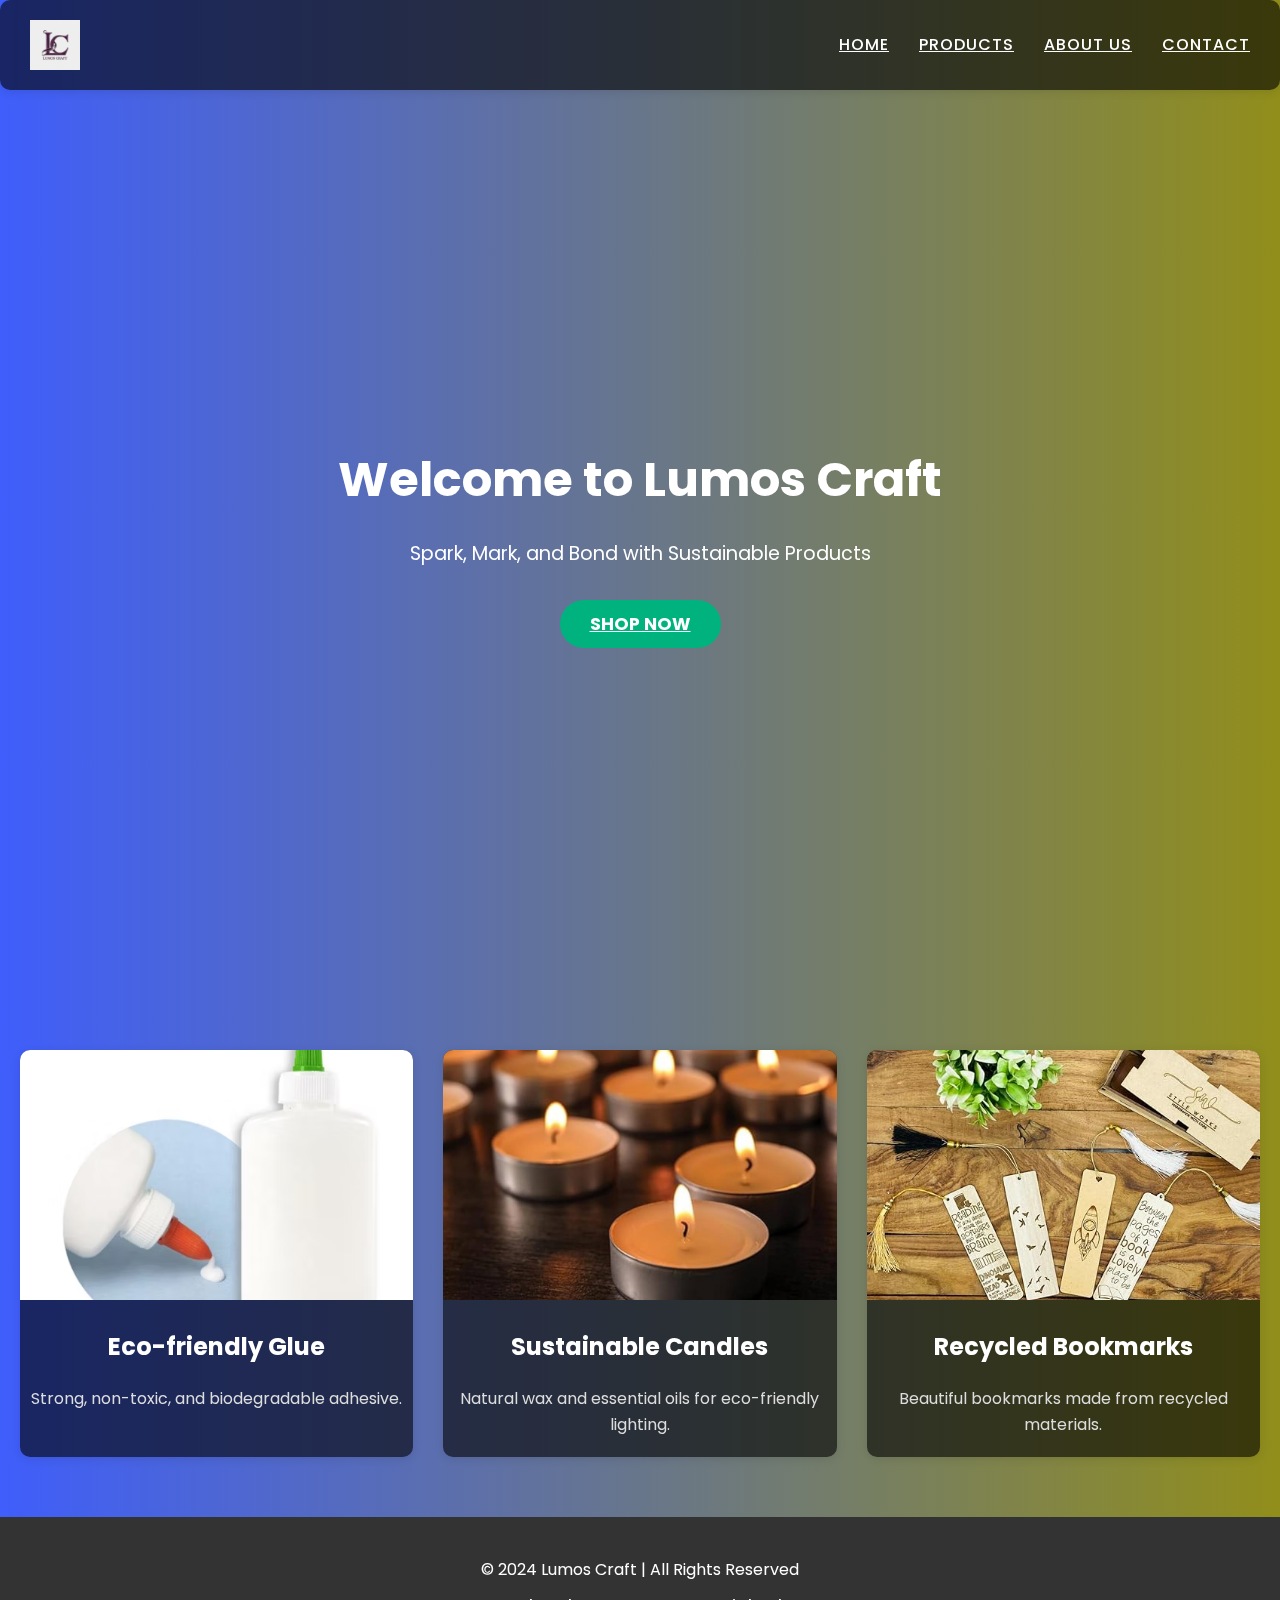
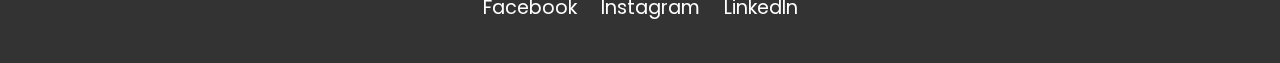
==== index.html @ 9011e193 "Add files via upload" ====
<!DOCTYPE html>
<html lang="en">
<head>
  <meta charset="UTF-8">
  <meta name="viewport" content="width=device-width, initial-scale=1.0">
  <meta name="description" content="Lumos Craft - Spark, Mark, and Bond with Sustainable Products">
  <title>Lumos Craft - Spark, Mark, and Bond</title>
  <link href="https://fonts.googleapis.com/css2?family=Poppins:wght@300;400;600&display=swap" rel="stylesheet">
  <link rel="stylesheet" href="styles.css">
</head>
<body>

  <!-- Video Background -->
  <div class="video-background">
    <video autoplay muted loop>
      <source src="water.mp4" type="video/mp4">
      <source src="water.webm" type="video/webm">
      <source src="nature.ogv" type="video/ogg">
      Your browser does not support the video tag.
    </video>
  </div>

  <!-- Navbar -->
  <nav class="navbar">
    <div class="logo">
      <a href="#">
        <img src="logo.jpeg" alt="Lumos Craft Logo"> <!-- Logo added here -->
      </a>
    </div>
    <ul class="nav-links">
      <li><a href="index.html" class="nav-link">Home</a></li>
      <li><a href="products.html" class="nav-link">Products</a></li>
      <li><a href="about.html" class="nav-link">About Us</a></li>
      <li><a href="contact.html" class="nav-link">Contact</a></li>
    </ul>
  </nav>

  <!-- Hero Section -->
  <header class="hero">
    <div class="hero-content">
      <h1>Welcome to Lumos Craft</h1>
      <p>Spark, Mark, and Bond with Sustainable Products</p>
      <a href="products.html" class="cta-btn">Shop Now</a>
    </div>
  </header>

  <!-- Featured Products Section -->
  <section class="featured-products">
    <div class="product-item">
      <img src="glue.avif" alt="Eco-friendly Glue">
      <h3>Eco-friendly Glue</h3>
      <p>Strong, non-toxic, and biodegradable adhesive.</p>
    </div>
    <div class="product-item">
      <img src="candle.jpg" alt="Sustainable Candles">
      <h3>Sustainable Candles</h3>
      <p>Natural wax and essential oils for eco-friendly lighting.</p>
    </div>
    <div class="product-item">
      <img src="bookm.jpg" alt="Recycled Bookmarks">
      <h3>Recycled Bookmarks</h3>
      <p>Beautiful bookmarks made from recycled materials.</p>
    </div>
  </section>

  <!-- Footer -->
  <footer>
    <div class="footer-content">
      <p>&copy; 2024 Lumos Craft | All Rights Reserved</p>
      <div class="social-links">
        <a href="#" class="social-icon">Facebook</a>
        <a href="#" class="social-icon">Instagram</a>
        <a href="#" class="social-icon">LinkedIn</a>
      </div>
    </div>
  </footer>

  <script src="script.js"></script>
</body>
</html>
---- styles.css ----
/* Global Reset */
* {
    margin: 0;
    padding: 0;
    box-sizing: border-box;
  }
  
  /* Body Styling */
  body {
    font-family: 'Poppins', sans-serif;
    background: rgb(63, 94, 251);
    background: linear-gradient(90deg, rgba(63, 94, 251, 1) 0%, rgba(145, 142, 27, 1) 100%);
    line-height: 1.6;
  }
  
  /* Video Background Styling */
  .video-background {
    position: fixed; /* Position the video fixed in the viewport */
    top: 0;
    left: 0;
    width: 100%;
    height: 100%;
    overflow: hidden;
    z-index: -1; /* Ensures the video stays behind content */
  }
  
  .video-background video {
    position: absolute;
    top: 0;
    left: 0;
    width: 100%;
    height: 100%;
    object-fit: cover; /* Makes the video fill the container */
  }
  
  /* Navbar Styling */
  .navbar {
    display: flex;
    justify-content: space-between;
    align-items: center;
    background-color: rgba(0, 0, 0, 0.6); /* Semi-transparent black background */
    border-radius: 10px;
    box-shadow: 0 2px 10px rgba(0, 0, 0, 0.1); /* Subtle shadow for depth */
    overflow: hidden;
    text-align: center;
    transition: transform 0.3s ease, background-color 0.3s ease; /* Add transition for hover effect */
    padding: 20px 30px;
    position: sticky;
    top: 0;
    z-index: 1000;
  }
  
  /* Logo Styling in Navbar */
  .navbar .logo a {
    display: flex;
    align-items: center;
    color: #fff;
    font-size: 1.8rem;
    font-weight: 600;
    text-decoration: none;
  }
  
  .navbar .logo img {
    height: 50px; /* Adjust logo size */
    width: auto; /* Maintain aspect ratio */
    margin-right: 10px; /* Space between logo and text */
    transition: transform 0.3s ease;
  }
  
  .navbar .logo a:hover img {
    transform: scale(1.1); /* Slight hover effect */
  }
  
  /* Navbar Links */
  .nav-links {
    display: flex;
    list-style-type: none;
  }
  
  .nav-links li {
    margin-left: 30px;
  }
  
  .nav-links a {
    color: #fff;
    text-transform: uppercase;
    font-size: 1rem;
    font-weight: 500;
    letter-spacing: 1px;
    transition: color 0.3s ease;
  }
  
  .nav-links a:hover,
  .nav-links a.active {
    color: #00b37e;
  }
  
  /* Hero Section Styling */
  .hero {
    display: flex;
    justify-content: center;
    align-items: center;
    height: 100vh;
    background-image: url('images/hero-bg.jpg');
    background-size: cover;
    background-position: center;
    color: #fff;
    text-align: center;
    padding: 0 20px;
  }
  
  .hero-content h1 {
    font-size: 3rem;
    margin-bottom: 20px;
  }
  
  .hero-content p {
    font-size: 1.2rem;
    margin-bottom: 40px;
  }
  
  .cta-btn {
    padding: 12px 30px;
    background-color: #00b37e;
    color: #fff;
    text-transform: uppercase;
    font-weight: bold;
    font-size: 1.1rem;
    border-radius: 25px;
    transition: background-color 0.3s ease;
  }
  
  .cta-btn:hover {
    background-color: #007f5f;
  }
  
  /* Featured Products Section */
  .featured-products {
    display: grid;
    grid-template-columns: repeat(3, 1fr);
    gap: 30px;
    padding: 60px 20px;
    position: relative; /* Keep it positioned correctly within the page */
  }
  
  .product-item {
    background-color: rgba(0, 0, 0, 0.6); /* Semi-transparent black background */
    border-radius: 10px;
    box-shadow: 0 2px 10px rgba(0, 0, 0, 0.1); /* Subtle shadow for depth */
    overflow: hidden;
    text-align: center;
    transition: transform 0.3s ease, background-color 0.3s ease; /* Add transition for hover effect */
  }
  
  .product-item:hover {
    transform: translateY(-10px);
    background-color: rgba(0, 0, 0, 0.8); /* Darken the background on hover */
  }
  
  .product-item img {
    width: 100%;
    height: 250px;
    object-fit: cover;
  }
  
  .product-item h3 {
    font-size: 1.5rem;
    color: #fff; /* White text for better contrast */
    margin: 20px 0;
  }
  
  .product-item p {
    color: #ddd; /* Light gray text for the description */
    font-size: 1rem;
    margin-bottom: 20px;
  }
  
  /* Add some padding for mobile devices */
  @media screen and (max-width: 768px) {
    .featured-products {
      grid-template-columns: 1fr 1fr; /* Two columns on tablets */
    }
  }
  
  @media screen and (max-width: 480px) {
    .featured-products {
      grid-template-columns: 1fr; /* Single column on mobile */
    }
  }
  
  /* Footer */
  footer {
    background-color: #333;
    color: #fff;
    padding: 40px 20px;
    text-align: center;
  }
  
  footer .social-links {
    margin-top: 10px;
  }
  
  footer .social-icon {
    color: #fff;
    margin: 0 10px;
    font-size: 1.2rem;
    text-decoration: none;
  }
  
  footer .social-icon:hover {
    color: #00b37e;
  }
  
  /* Responsive Design for Navbar and Logo */
  @media screen and (max-width: 768px) {
    .navbar {
      padding: 10px 20px;
    }
  
    .navbar .logo a {
      font-size: 1.6rem;
    }
  
    .nav-links {
      display: none; /* Hide menu on smaller screens */
    }
  
    .navbar .logo {
      flex-grow: 1; /* Allow the logo to grow */
    }
  }
  
  @media screen and (max-width: 480px) {
    .navbar {
      padding: 10px;
    }
  
    .navbar .logo a {
      font-size: 1.4rem;
    }
  
    .nav-links {
      display: none; /* Hide menu on smaller screens */
    }
  
    .navbar .logo {
      flex-grow: 1; /* Allow the logo to grow */
    }
  }
  /* Pricing Table Styles */
  /* Pricing Table Styles */
/* Pricing Table Styles */
.pricing-table {
    padding: 40px 20px;
    text-align: center;
    background-color: rgba(255, 255, 255, 0.6); /* More transparent background for the table container */
    margin-top: 30px;
    border-radius: 8px;
    box-shadow: 0 4px 12px rgba(0, 0, 0, 0.1);
  }
  
  .pricing-table h2 {
    font-size: 2rem;
    margin-bottom: 20px;
    font-weight: 600;
  }
  
  .product-prices {
    width: 100%;
    border-collapse: collapse;
    margin-top: 20px;
  }
  
  .product-prices th, .product-prices td {
    padding: 12px 20px;
    text-align: left;
    font-size: 1.1rem;
  }
  
  .product-prices th {
    background-color: rgba(0, 179, 126, 0.6); /* More transparent green for the header */
    color: #fff;
    font-weight: bold;
    text-transform: uppercase;
  }
  
  .product-prices td {
    background-color: rgba(241, 241, 241, 0.6); /* More transparent light gray */
    border: 1px solid rgba(221, 221, 221, 0.3); /* More transparent border */
  }
  
  .product-prices tr:nth-child(even) td {
    background-color: rgba(232, 232, 232, 0.6); /* More transparent alternating rows */
  }
  
  .product-prices td:last-child {
    text-align: right;
  }
  
  .product-prices tr:hover td {
    background-color: rgba(241, 241, 241, 0.7); /* Slightly darker transparent background on hover */
    transition: background-color 0.3s ease;
  }
  
  @media screen and (max-width: 768px) {
    .pricing-table {
      padding: 20px;
    }
  
    .product-prices th, .product-prices td {
      padding: 10px;
    }
  }
  
  
  .product-detail{
    color: #fff;
    text-align: center;
}
.product-detail p{
   size: 20px; 
}

.product-detail h2{
    size: 30px;
}
.about-section{
    color: white;
    margin: 10%;
}
/* Contact Section Styling */
.contact-section {
    background-color: rgba(255, 255, 255, 0.9); /* Slight transparency */
    padding: 60px 20px;
    max-width: 900px;
    margin: 0 auto;
    border-radius: 10px;
    box-shadow: 0 6px 20px rgba(0, 0, 0, 0.1);
    text-align: center;
    animation: fadeIn 1s ease-out;
  }
  
  .contact-section h1 {
    font-size: 2.5rem;
    margin-bottom: 20px;
    color: #333;
    font-weight: 700;
    letter-spacing: 1px;
    animation: slideIn 1s ease-out;
  }
  
  .contact-section p {
    font-size: 1.2rem;
    color: #555;
    margin-bottom: 30px;
    animation: fadeIn 2s ease-out;
  }
  
  form {
    display: flex;
    flex-direction: column;
    gap: 20px;
  }
  
  form input, form textarea {
    padding: 15px;
    font-size: 1rem;
    border: 2px solid #ddd;
    border-radius: 8px;
    outline: none;
    transition: all 0.3s ease;
    background-color: rgba(255, 255, 255, 0.8);
  }
  
  form input:focus, form textarea:focus {
    border-color: #00b37e;
    box-shadow: 0 0 10px rgba(0, 179, 126, 0.3);
  }
  
  form textarea {
    resize: vertical;
    height: 150px;
  }
  
  button {
    padding: 15px;
    background-color: #00b37e;
    color: #fff;
    font-size: 1.1rem;
    border: none;
    border-radius: 8px;
    cursor: pointer;
    transition: background-color 0.3s ease, transform 0.3s ease;
  }
  
  button:hover {
    background-color: #007f5f;
    transform: translateY(-5px);
  }
  
  /* Animations */
  @keyframes fadeIn {
    0% {
      opacity: 0;
    }
    100% {
      opacity: 1;
    }
  }
  
  @keyframes slideIn {
    0% {
      transform: translateY(-30px);
      opacity: 0;
    }
    100% {
      transform: translateY(0);
      opacity: 1;
    }
  }
  
  /* Responsive Design */
  @media screen and (max-width: 768px) {
    .contact-section {
      padding: 40px 20px;
    }
  
    .contact-section h1 {
      font-size: 2rem;
    }
  
    form input, form textarea, button {
      font-size: 1rem;
    }
  }
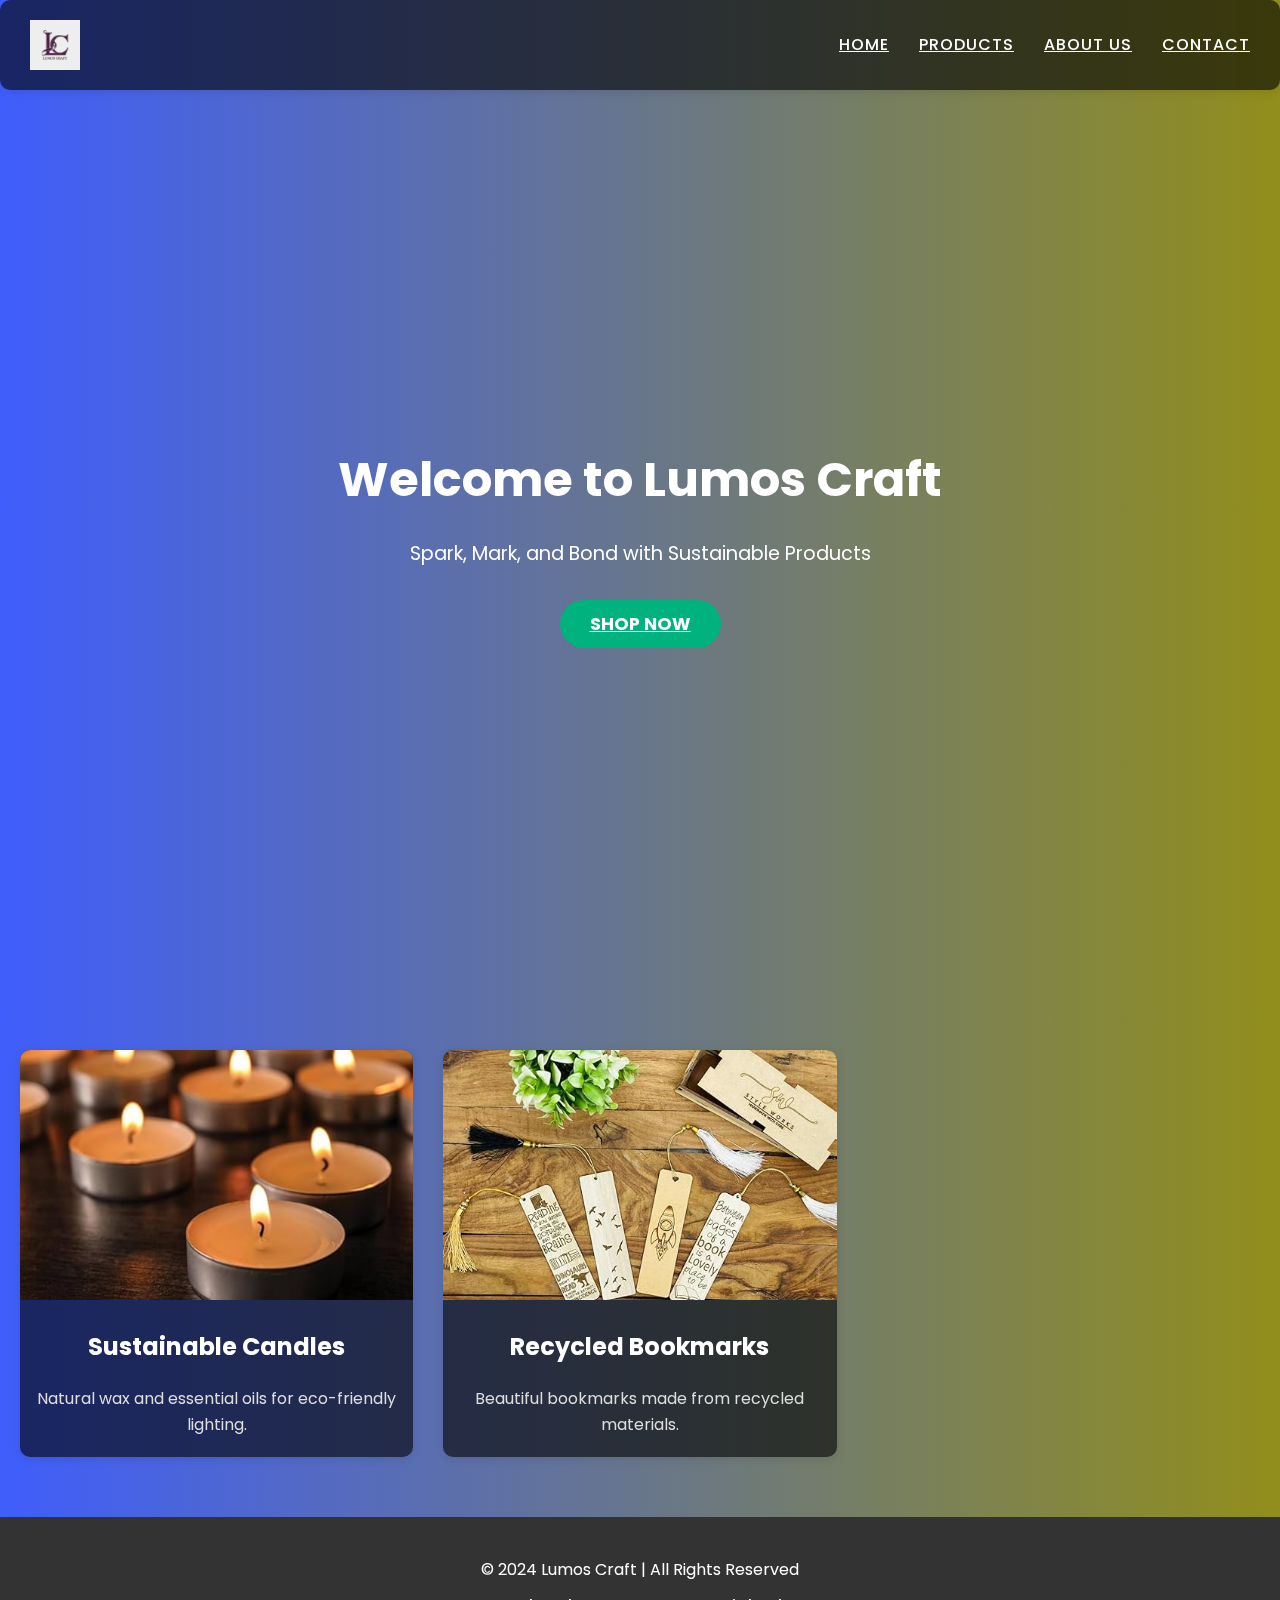
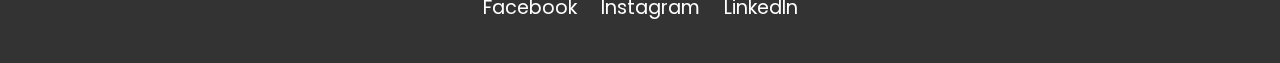
==== commit 854f0fd2: "Update index.html" ====
--- a/index.html
+++ b/index.html
@@ -46,11 +46,7 @@
 
   <!-- Featured Products Section -->
   <section class="featured-products">
-    <div class="product-item">
-      <img src="glue.avif" alt="Eco-friendly Glue">
-      <h3>Eco-friendly Glue</h3>
-      <p>Strong, non-toxic, and biodegradable adhesive.</p>
-    </div>
+  
     <div class="product-item">
       <img src="candle.jpg" alt="Sustainable Candles">
       <h3>Sustainable Candles</h3>
@@ -77,4 +73,4 @@
 
   <script src="script.js"></script>
 </body>
-</html>+</html>
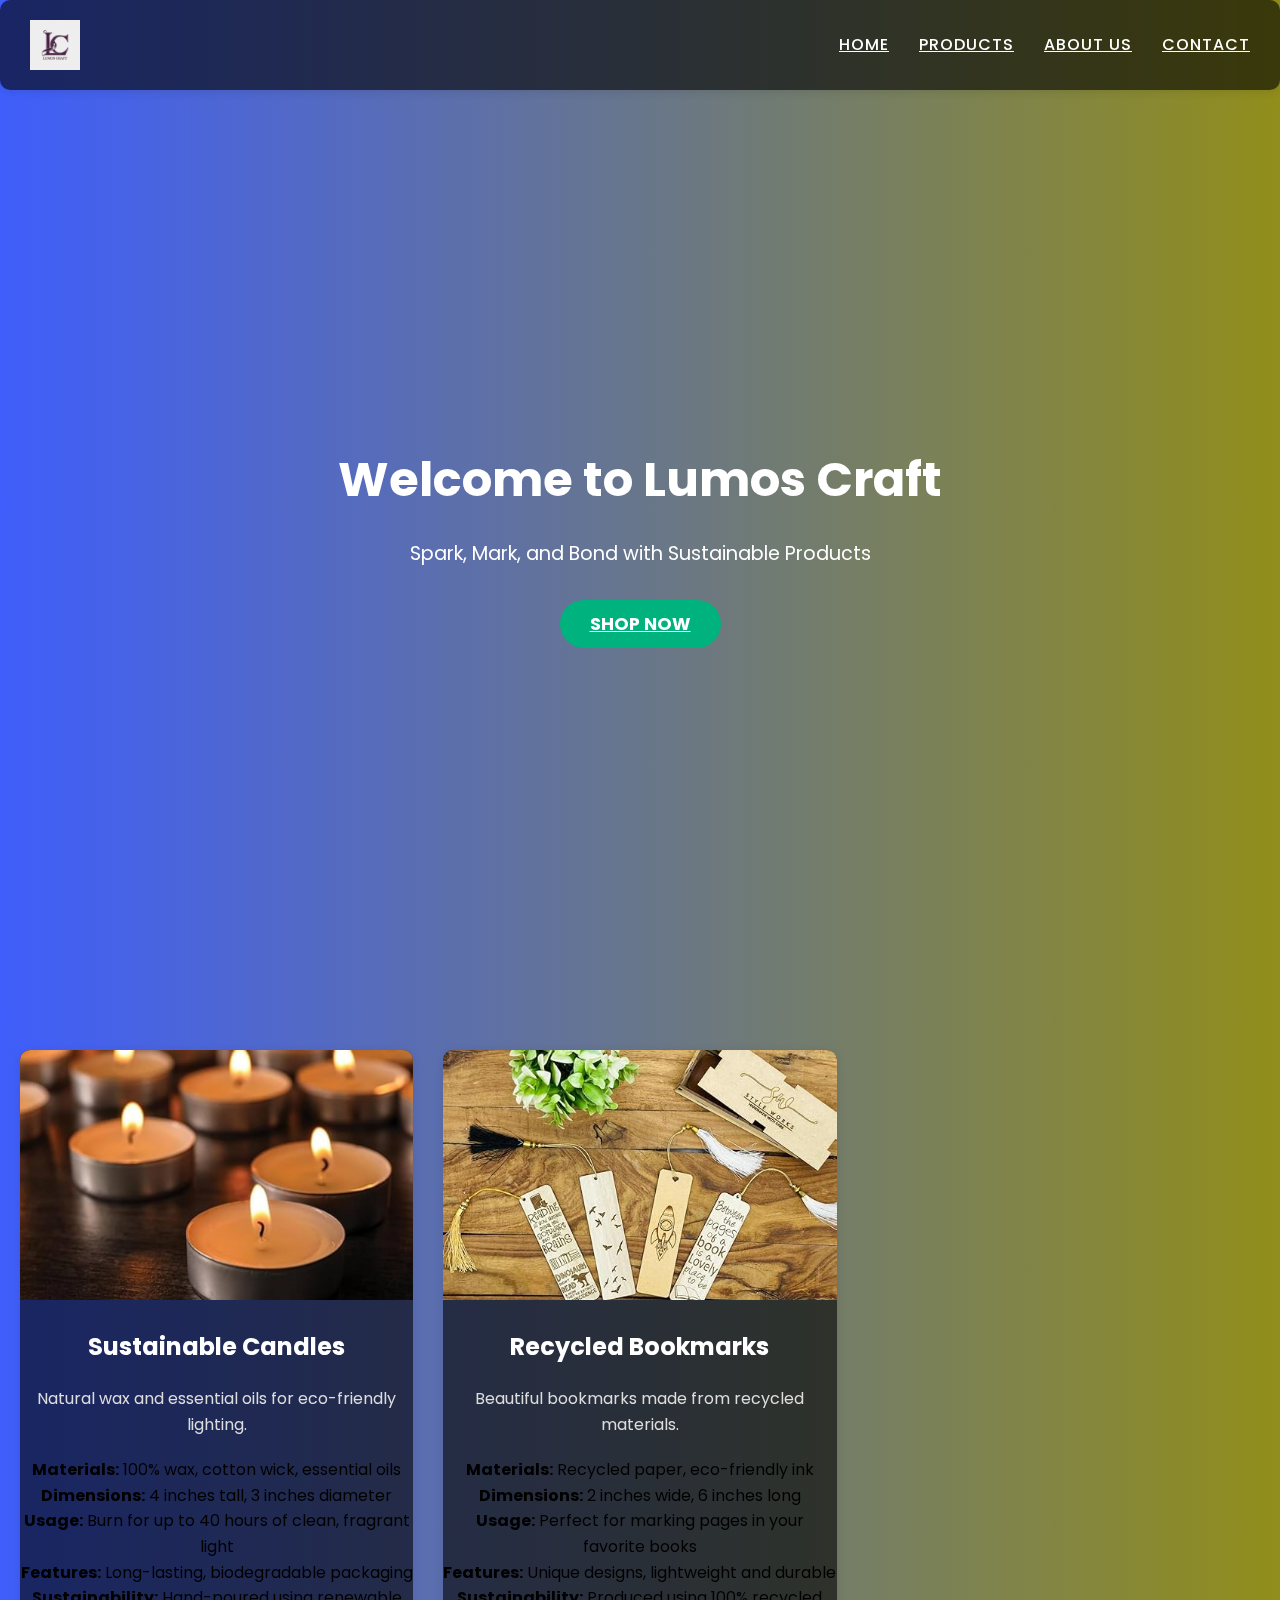
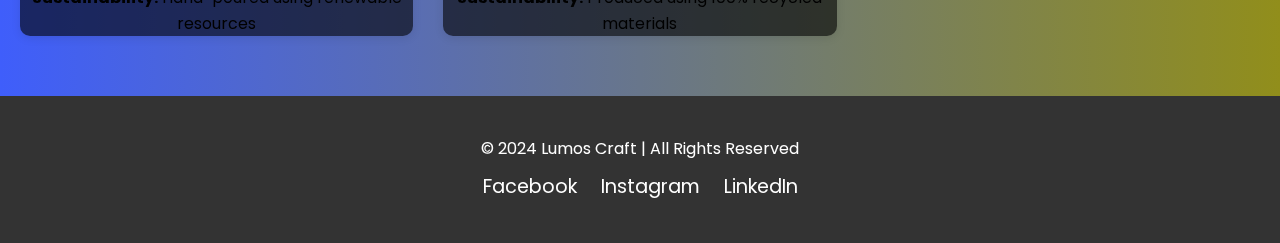
==== commit 4ac79b6e: "Update index.html" ====
--- a/index.html
+++ b/index.html
@@ -13,9 +13,9 @@
   <!-- Video Background -->
   <div class="video-background">
     <video autoplay muted loop>
-      <source src="water.mp4" type="video/mp4">
-      <source src="water.webm" type="video/webm">
-      <source src="nature.ogv" type="video/ogg">
+      <source src="read.mp4" type="video/mp4">
+      <source src="read.webm" type="video/webm">
+      <source src="read.ogv" type="video/ogg">
       Your browser does not support the video tag.
     </video>
   </div>
@@ -24,7 +24,7 @@
   <nav class="navbar">
     <div class="logo">
       <a href="#">
-        <img src="logo.jpeg" alt="Lumos Craft Logo"> <!-- Logo added here -->
+        <img src="logo.jpeg" alt="Lumos Craft Logo">
       </a>
     </div>
     <ul class="nav-links">
@@ -46,16 +46,29 @@
 
   <!-- Featured Products Section -->
   <section class="featured-products">
-  
     <div class="product-item">
       <img src="candle.jpg" alt="Sustainable Candles">
       <h3>Sustainable Candles</h3>
       <p>Natural wax and essential oils for eco-friendly lighting.</p>
+      <ul class="product-details">
+        <li><strong>Materials:</strong> 100%  wax, cotton wick, essential oils</li>
+        <li><strong>Dimensions:</strong> 4 inches tall, 3 inches diameter</li>
+        <li><strong>Usage:</strong> Burn for up to 40 hours of clean, fragrant light</li>
+        <li><strong>Features:</strong> Long-lasting, biodegradable packaging</li>
+        <li><strong>Sustainability:</strong> Hand-poured using renewable resources</li>
+      </ul>
     </div>
     <div class="product-item">
       <img src="bookm.jpg" alt="Recycled Bookmarks">
       <h3>Recycled Bookmarks</h3>
       <p>Beautiful bookmarks made from recycled materials.</p>
+      <ul class="product-details">
+        <li><strong>Materials:</strong> Recycled paper, eco-friendly ink</li>
+        <li><strong>Dimensions:</strong> 2 inches wide, 6 inches long</li>
+        <li><strong>Usage:</strong> Perfect for marking pages in your favorite books</li>
+        <li><strong>Features:</strong> Unique designs, lightweight and durable</li>
+        <li><strong>Sustainability:</strong> Produced using 100% recycled materials</li>
+      </ul>
     </div>
   </section>
 
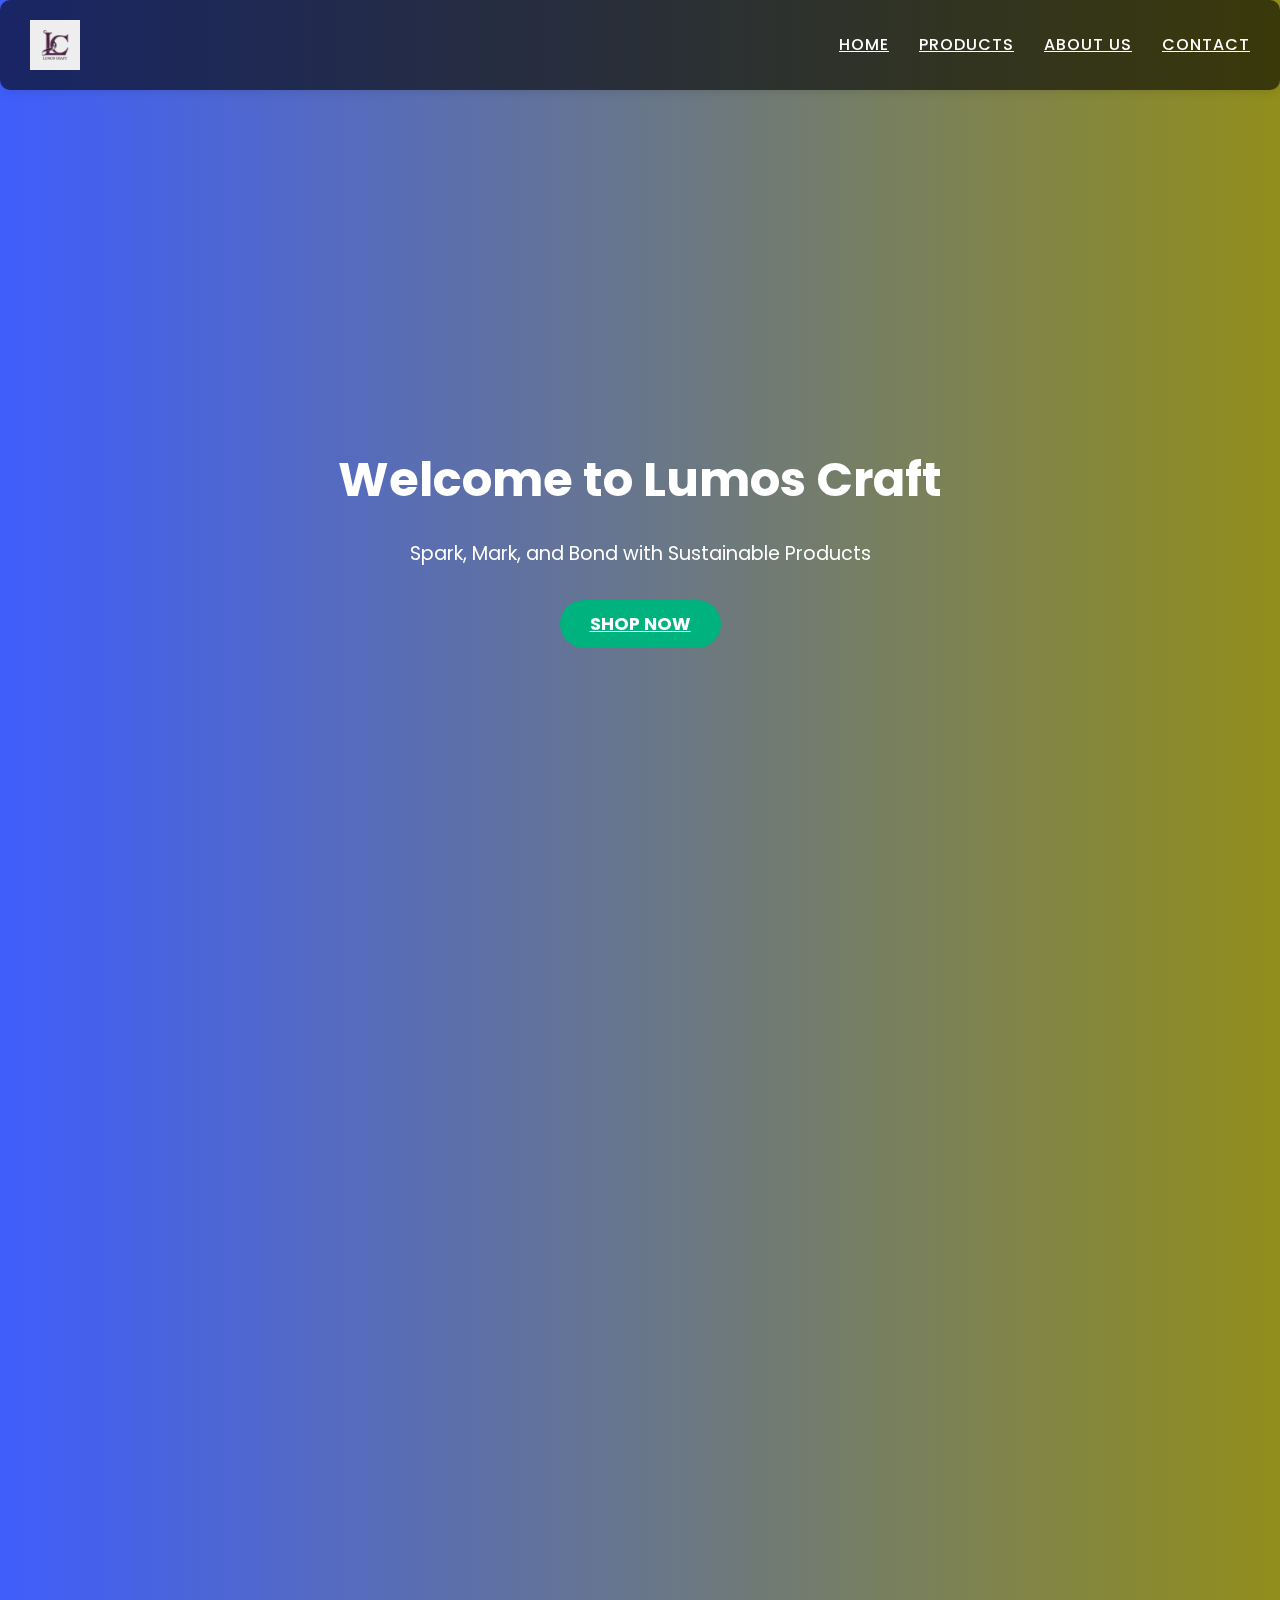
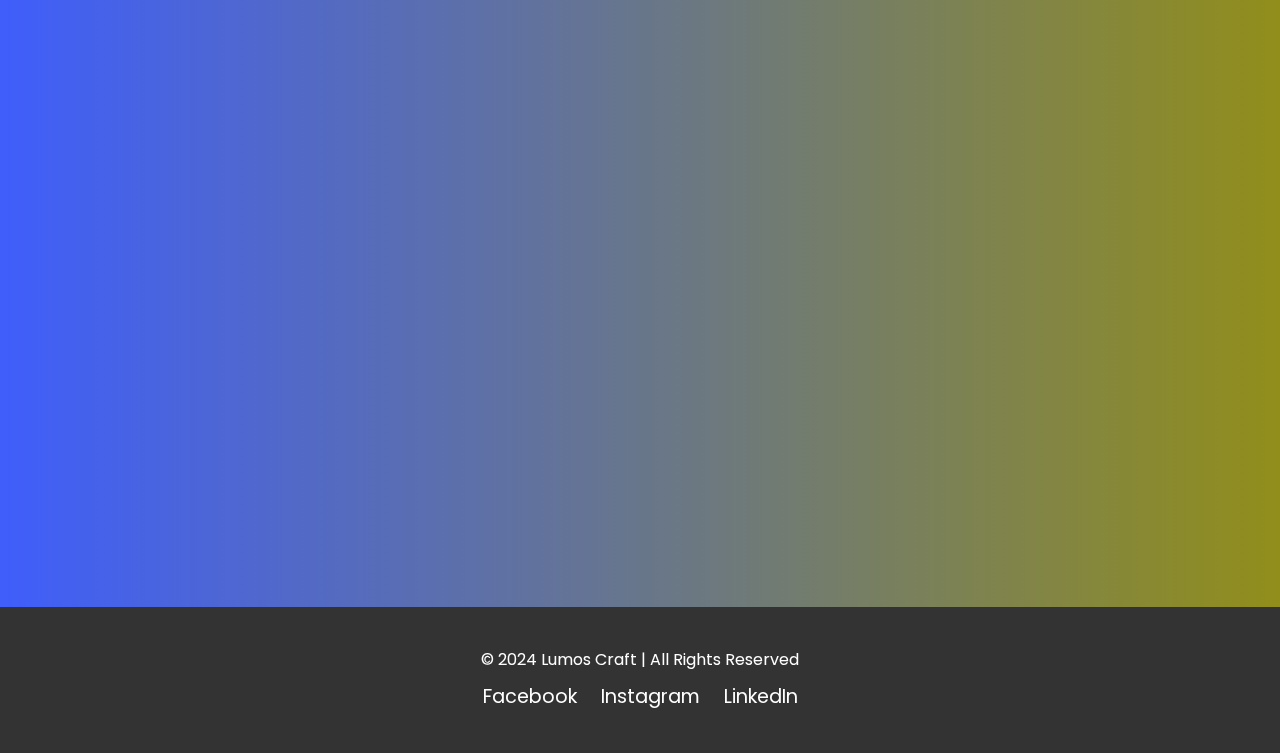
==== commit 9793dc12: "Update index.html" ====
--- a/index.html
+++ b/index.html
@@ -14,8 +14,8 @@
   <div class="video-background">
     <video autoplay muted loop>
       <source src="read.mp4" type="video/mp4">
-      <source src="read.webm" type="video/webm">
-      <source src="read.ogv" type="video/ogg">
+      <source src="water.webm" type="video/webm">
+      <source src="nature.ogv" type="video/ogg">
       Your browser does not support the video tag.
     </video>
   </div>
@@ -50,25 +50,15 @@
       <img src="candle.jpg" alt="Sustainable Candles">
       <h3>Sustainable Candles</h3>
       <p>Natural wax and essential oils for eco-friendly lighting.</p>
-      <ul class="product-details">
-        <li><strong>Materials:</strong> 100%  wax, cotton wick, essential oils</li>
-        <li><strong>Dimensions:</strong> 4 inches tall, 3 inches diameter</li>
-        <li><strong>Usage:</strong> Burn for up to 40 hours of clean, fragrant light</li>
-        <li><strong>Features:</strong> Long-lasting, biodegradable packaging</li>
-        <li><strong>Sustainability:</strong> Hand-poured using renewable resources</li>
-      </ul>
+      <p><strong>Materials:</strong> 100% soy wax, cotton wick, essential oils</p>
+     
     </div>
     <div class="product-item">
       <img src="bookm.jpg" alt="Recycled Bookmarks">
       <h3>Recycled Bookmarks</h3>
       <p>Beautiful bookmarks made from recycled materials.</p>
-      <ul class="product-details">
-        <li><strong>Materials:</strong> Recycled paper, eco-friendly ink</li>
-        <li><strong>Dimensions:</strong> 2 inches wide, 6 inches long</li>
-        <li><strong>Usage:</strong> Perfect for marking pages in your favorite books</li>
-        <li><strong>Features:</strong> Unique designs, lightweight and durable</li>
-        <li><strong>Sustainability:</strong> Produced using 100% recycled materials</li>
-      </ul>
+      <p><strong>Materials:</strong> Recycled paper, eco-friendly ink</p>
+      <p><strong>Designs:</strong> Floral, Abstract, Minimalist, Nature-inspired</p>
     </div>
   </section>
 
@@ -87,3 +77,4 @@
   <script src="script.js"></script>
 </body>
 </html>
+
--- a/styles.css
+++ b/styles.css
@@ -135,58 +135,51 @@
   }
   
   /* Featured Products Section */
-  .featured-products {
-    display: grid;
-    grid-template-columns: repeat(3, 1fr);
-    gap: 30px;
-    padding: 60px 20px;
-    position: relative; /* Keep it positioned correctly within the page */
-  }
-  
-  .product-item {
-    background-color: rgba(0, 0, 0, 0.6); /* Semi-transparent black background */
-    border-radius: 10px;
-    box-shadow: 0 2px 10px rgba(0, 0, 0, 0.1); /* Subtle shadow for depth */
-    overflow: hidden;
-    text-align: center;
-    transition: transform 0.3s ease, background-color 0.3s ease; /* Add transition for hover effect */
-  }
-  
-  .product-item:hover {
-    transform: translateY(-10px);
-    background-color: rgba(0, 0, 0, 0.8); /* Darken the background on hover */
-  }
-  
-  .product-item img {
-    width: 100%;
-    height: 250px;
-    object-fit: cover;
-  }
-  
-  .product-item h3 {
-    font-size: 1.5rem;
-    color: #fff; /* White text for better contrast */
-    margin: 20px 0;
-  }
-  
-  .product-item p {
-    color: #ddd; /* Light gray text for the description */
-    font-size: 1rem;
-    margin-bottom: 20px;
-  }
-  
-  /* Add some padding for mobile devices */
-  @media screen and (max-width: 768px) {
-    .featured-products {
-      grid-template-columns: 1fr 1fr; /* Two columns on tablets */
-    }
-  }
-  
-  @media screen and (max-width: 480px) {
-    .featured-products {
-      grid-template-columns: 1fr; /* Single column on mobile */
-    }
-  }
+  .video-background video {
+  position: fixed;
+  top: 0;
+  left: 0;
+  width: 100%;
+  height: 100%;
+  object-fit: cover;
+  z-index: -1;
+}
+
+/* Featured Products Section */
+.featured-products {
+  display: flex;
+  gap: 2rem;
+  justify-content: center;
+  padding: 4rem 1rem;
+}
+
+.product-item {
+  opacity: 0;
+  transform: translateY(20px);
+  transition: opacity 0.6s ease, transform 0.6s ease;
+}
+
+/* Animation to reveal products */
+.product-item:nth-child(1) {
+  animation: fadeInUp 0.6s ease forwards 0.3s;
+}
+
+.product-item:nth-child(2) {
+  animation: fadeInUp 0.6s ease forwards 0.6s;
+}
+
+/* Keyframes for fade-in and slide-up effect */
+@keyframes fadeInUp {
+  from {
+    opacity: 0;
+    transform: translateY(20px);
+  }
+  to {
+    opacity: 1;
+    transform: translateY(0);
+  }
+}
+
   
   /* Footer */
   footer {
@@ -433,4 +426,6 @@
       font-size: 1rem;
     }
   }
-  +/* Video Background Styling */
+
+  
